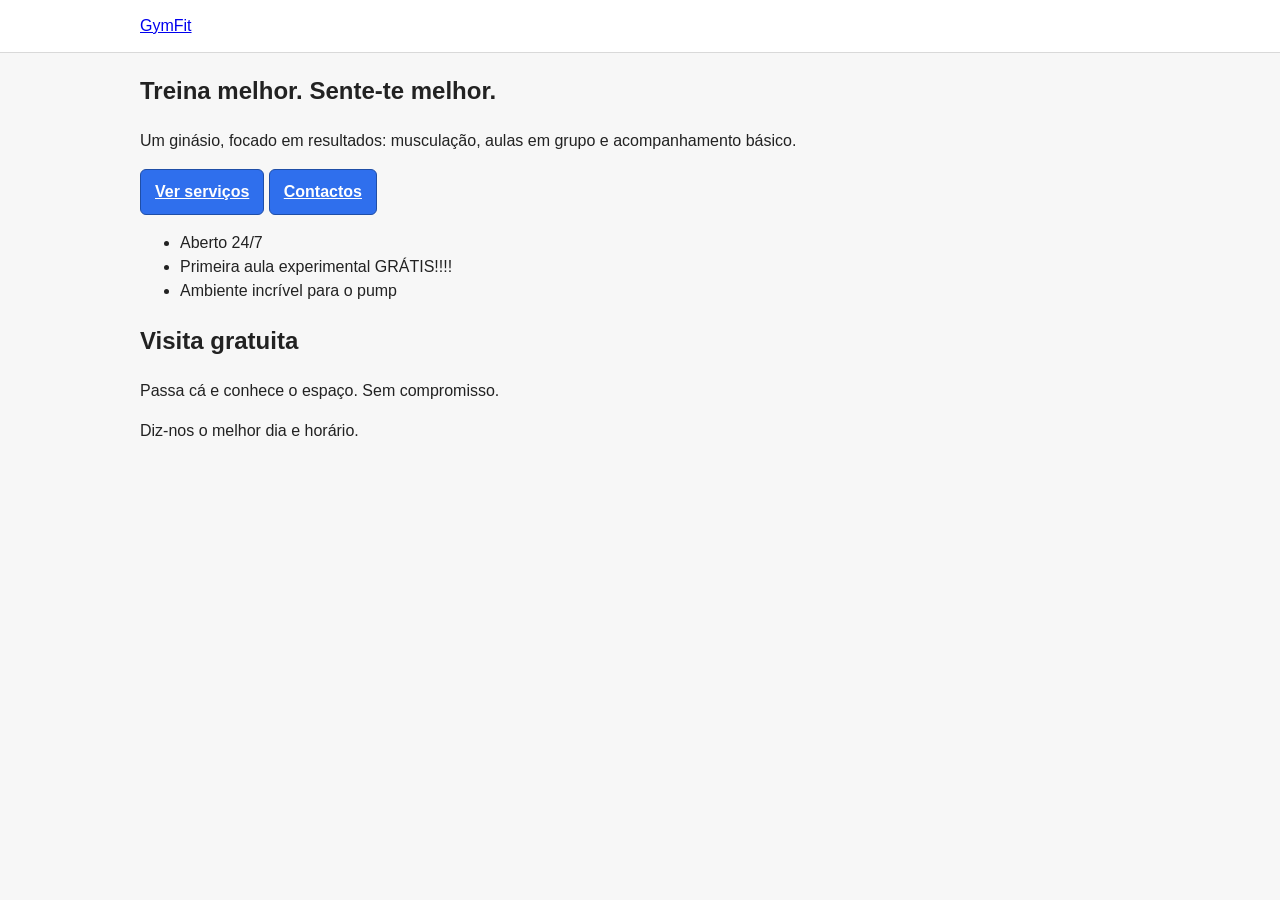
==== Projeto/index.html @ 2855ef33 "Add files via upload Parte inicial do projeto" ====
<!doctype html>
<html lang="pt">
  <head>
    <meta charset="utf-8" />
    <meta name="viewport" content="width=device-width, initial-scale=1" />
    <title>GymFit — Ginásio</title>
    <link rel="stylesheet" href="style.css" />
  </head>
  <body>
    <header class="site-header">
      <div class="container header-inner">
        <a class="logo" href="#">GymFit</a>
        
          
      </div>
    </header>

    <main>
      <section class="hero">
        <div class="container hero-inner">
          <div>
            <h1>Treina melhor. Sente-te melhor.</h1>
            <p>
              Um ginásio, focado em resultados: musculação, aulas em
              grupo e acompanhamento básico.
            </p>
            <div class="hero-actions">
              <a class="btn" href="#servicos">Ver serviços</a>
              <a class="btn btn-ghost" href="#contactos">Contactos</a>
            </div>
            <ul class="hero-points" aria-label="Destaques">
              <li>Aberto 24/7</li>
              <li>Primeira aula experimental GRÁTIS!!!!</li>
              <li>Ambiente incrível para o pump</li>
            </ul>
          </div>

          <div class="hero-card" role="note" aria-label="Informação">
            <h2>Visita gratuita</h2>
            <p>Passa cá e conhece o espaço. Sem compromisso.</p>
            <p class="muted">Diz-nos o melhor dia e horário.</p>
          </div>
        </div>
      </section>

    </main>
   
  </body>
</html>
---- Projeto/style.css ----
:root {
  --bg: #f7f7f7;
  --panel: #ffffff;
  --text: #222222;
  --muted: #666666;
  --brand: #2f6fed;
  --brand-2: #2459c2;
  --border: #d9d9d9;
}

* {
  box-sizing: border-box;
}

body {
  margin: 0;
  font-family: Arial, Helvetica, sans-serif;
  background: var(--bg);
  color: var(--text);
  line-height: 1.5;
}



.container {
  width: min(1000px, calc(100% - 32px));
  margin: 0 auto;
}

.site-header {
  background: #ffffff;
  border-bottom: 1px solid var(--border);
}

.header-inner {
  display: flex;
  align-items: center;
  justify-content: space-between;
  padding: 14px 0;
  gap: 16px;
}




.btn {
  display: inline-block;
  padding: 10px 14px;
  border-radius: 6px;
  background: var(--brand);
  color: #ffffff;
  font-weight: 700;
  border: 1px solid #1f4ea7;
}
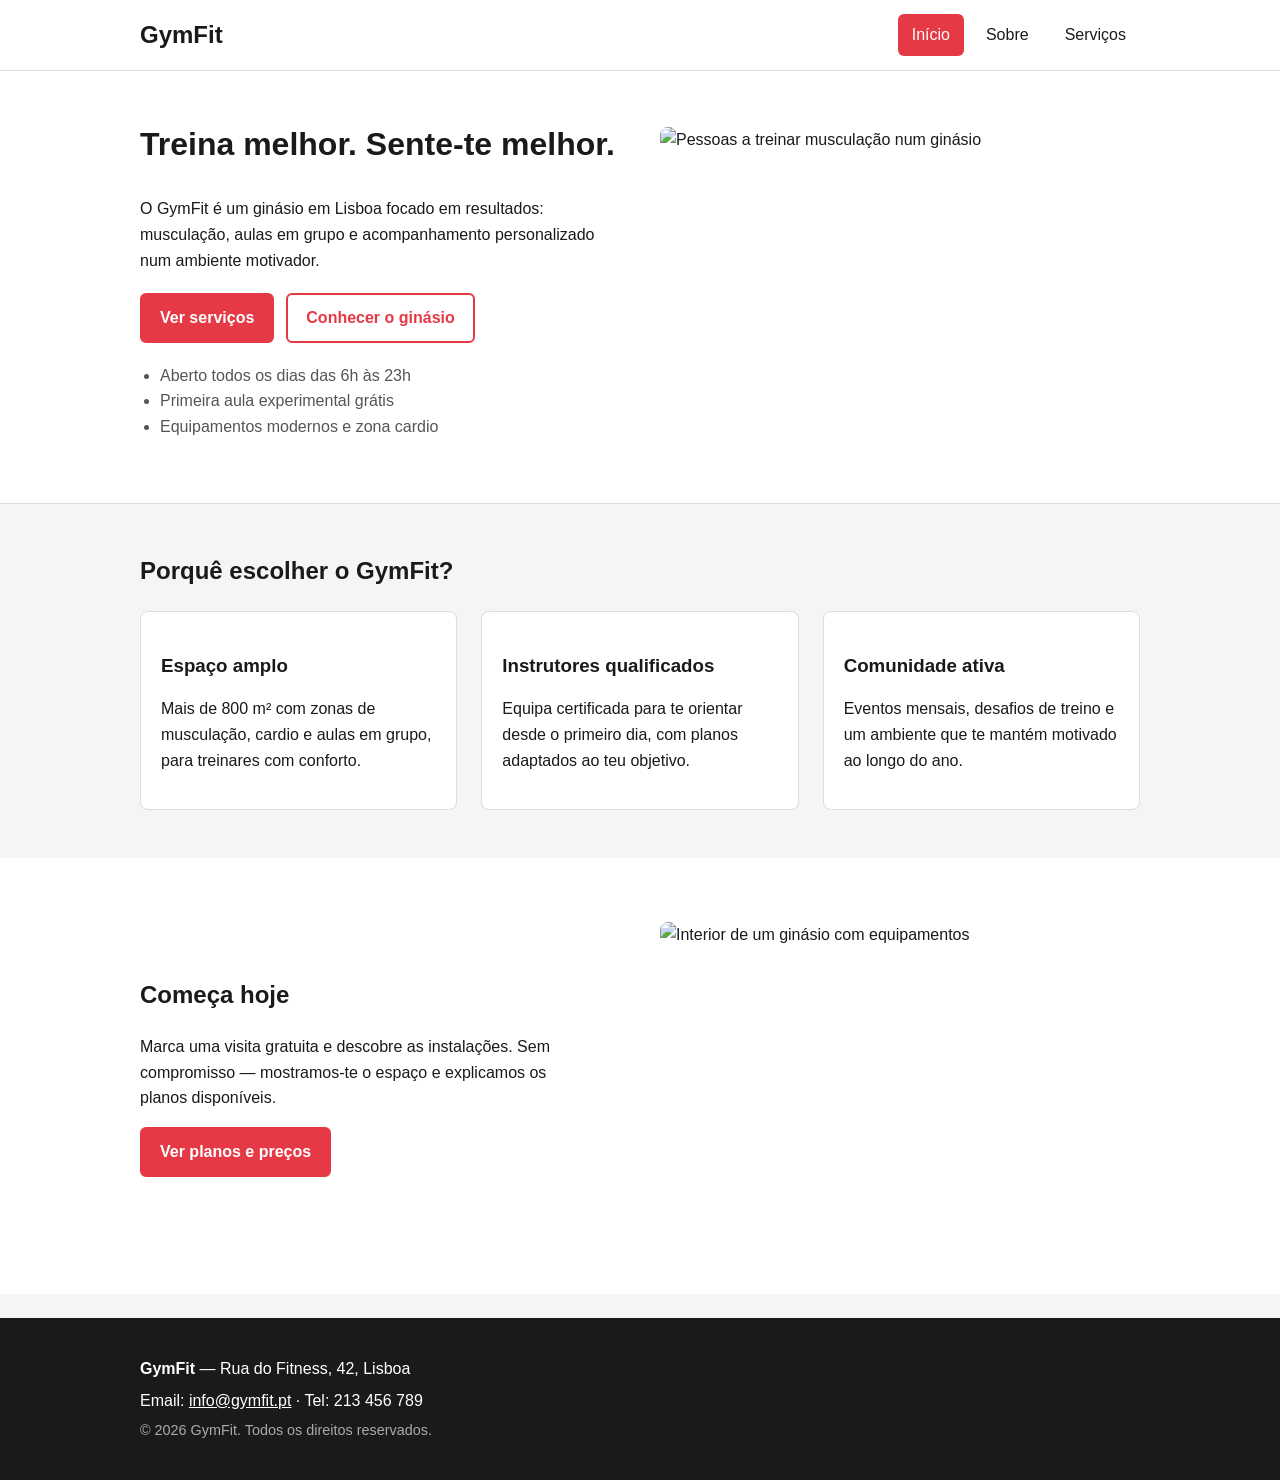
==== commit 75ec9838: "alteracoes paginas iniciais mais css" ====
--- a/Projeto/index.html
+++ b/Projeto/index.html
@@ -3,47 +3,113 @@
   <head>
     <meta charset="utf-8" />
     <meta name="viewport" content="width=device-width, initial-scale=1" />
-    <title>GymFit — Ginásio</title>
+    <title>GymFit — Página inicial</title>
     <link rel="stylesheet" href="style.css" />
   </head>
   <body>
     <header class="site-header">
       <div class="container header-inner">
-        <a class="logo" href="#">GymFit</a>
-        
-          
+        <a class="logo" href="index.html">GymFit</a>
+        <nav aria-label="Menu principal">
+          <ul class="nav-list">
+            <li><a href="index.html" aria-current="page">Início</a></li>
+            <li><a href="sobre.html">Sobre</a></li>
+            <li><a href="servicos.html">Serviços</a></li>
+          </ul>
+        </nav>
       </div>
     </header>
 
     <main>
       <section class="hero">
         <div class="container hero-inner">
-          <div>
+          <div class="hero-text">
             <h1>Treina melhor. Sente-te melhor.</h1>
             <p>
-              Um ginásio, focado em resultados: musculação, aulas em
-              grupo e acompanhamento básico.
+              O GymFit é um ginásio em Lisboa focado em resultados: musculação,
+              aulas em grupo e acompanhamento personalizado num ambiente
+              motivador.
             </p>
             <div class="hero-actions">
-              <a class="btn" href="#servicos">Ver serviços</a>
-              <a class="btn btn-ghost" href="#contactos">Contactos</a>
+              <a class="btn" href="servicos.html">Ver serviços</a>
+              <a class="btn btn-ghost" href="sobre.html">Conhecer o ginásio</a>
             </div>
-            <ul class="hero-points" aria-label="Destaques">
-              <li>Aberto 24/7</li>
-              <li>Primeira aula experimental GRÁTIS!!!!</li>
-              <li>Ambiente incrível para o pump</li>
+            <ul class="hero-points">
+              <li>Aberto todos os dias das 6h às 23h</li>
+              <li>Primeira aula experimental grátis</li>
+              <li>Equipamentos modernos e zona cardio</li>
             </ul>
           </div>
 
-          <div class="hero-card" role="note" aria-label="Informação">
-            <h2>Visita gratuita</h2>
-            <p>Passa cá e conhece o espaço. Sem compromisso.</p>
-            <p class="muted">Diz-nos o melhor dia e horário.</p>
+          <figure class="hero-image">
+            <img
+              src="https://images.unsplash.com/photo-1534438327276-14e5300c3a48?w=600&h=400&fit=crop"
+              alt="Pessoas a treinar musculação num ginásio"
+              width="600"
+              height="400"
+            />
+          </figure>
+        </div>
+      </section>
+
+      <section class="section" id="destaques">
+        <div class="container">
+          <h2>Porquê escolher o GymFit?</h2>
+          <div class="cards">
+            <article class="card">
+              <h3>Espaço amplo</h3>
+              <p>
+                Mais de 800 m² com zonas de musculação, cardio e aulas em grupo,
+                para treinares com conforto.
+              </p>
+            </article>
+            <article class="card">
+              <h3>Instrutores qualificados</h3>
+              <p>
+                Equipa certificada para te orientar desde o primeiro dia, com
+                planos adaptados ao teu objetivo.
+              </p>
+            </article>
+            <article class="card">
+              <h3>Comunidade ativa</h3>
+              <p>
+                Eventos mensais, desafios de treino e um ambiente que te mantém
+                motivado ao longo do ano.
+              </p>
+            </article>
           </div>
         </div>
       </section>
 
+      <section class="section section-alt">
+        <div class="container split">
+          <div>
+            <h2>Começa hoje</h2>
+            <p>
+              Marca uma visita gratuita e descobre as instalações. Sem
+              compromisso — mostramos-te o espaço e explicamos os planos
+              disponíveis.
+            </p>
+            <a class="btn" href="servicos.html">Ver planos e preços</a>
+          </div>
+          <figure>
+            <img
+              src="https://images.unsplash.com/photo-1571902943202-507ec2618e8f?w=500&h=350&fit=crop"
+              alt="Interior de um ginásio com equipamentos"
+              width="500"
+              height="350"
+            />
+          </figure>
+        </div>
+      </section>
     </main>
-   
+
+    <footer class="site-footer">
+      <div class="container footer-inner">
+        <p><strong>GymFit</strong> — Rua do Fitness, 42, Lisboa</p>
+        <p>Email: <a href="mailto:info@gymfit.pt">info@gymfit.pt</a> · Tel: 213 456 789</p>
+        <p class="muted">© 2026 GymFit. Todos os direitos reservados.</p>
+      </div>
+    </footer>
   </body>
 </html>
--- a/Projeto/style.css
+++ b/Projeto/style.css
@@ -1,11 +1,11 @@
 :root {
-  --bg: #f7f7f7;
+  --bg: #f5f5f5;
   --panel: #ffffff;
-  --text: #222222;
-  --muted: #666666;
-  --brand: #2f6fed;
-  --brand-2: #2459c2;
-  --border: #d9d9d9;
+  --text: #1a1a1a;
+  --muted: #555555;
+  --brand: #e63946;
+  --brand-dark: #c1121f;
+  --border: #dddddd;
 }
 
 * {
@@ -17,18 +17,32 @@
   font-family: Arial, Helvetica, sans-serif;
   background: var(--bg);
   color: var(--text);
-  line-height: 1.5;
-}
-
-
+  line-height: 1.6;
+}
+
+a {
+  color: var(--brand);
+}
+
+a:hover {
+  color: var(--brand-dark);
+}
+
+img {
+  max-width: 100%;
+  height: auto;
+  display: block;
+  border-radius: 8px;
+}
 
 .container {
   width: min(1000px, calc(100% - 32px));
   margin: 0 auto;
 }
 
+/* Header e navegação */
 .site-header {
-  background: #ffffff;
+  background: var(--panel);
   border-bottom: 1px solid var(--border);
 }
 
@@ -38,29 +52,290 @@
   justify-content: space-between;
   padding: 14px 0;
   gap: 16px;
-}
-
-
-
-
+  flex-wrap: wrap;
+}
+
+.logo {
+  font-size: 1.5rem;
+  font-weight: 700;
+  color: var(--text);
+  text-decoration: none;
+}
+
+.logo:hover {
+  color: var(--brand);
+}
+
+.nav-list {
+  display: flex;
+  gap: 8px;
+  list-style: none;
+  margin: 0;
+  padding: 0;
+  flex-wrap: wrap;
+}
+
+.nav-list a {
+  display: block;
+  padding: 8px 14px;
+  text-decoration: none;
+  color: var(--text);
+  border-radius: 6px;
+  transition: background 0.2s, color 0.2s;
+}
+
+.nav-list a:hover,
+.nav-list a[aria-current="page"] {
+  background: var(--brand);
+  color: #ffffff;
+}
+
+/* Botões */
 .btn {
   display: inline-block;
-  padding: 10px 14px;
+  padding: 10px 18px;
   border-radius: 6px;
   background: var(--brand);
   color: #ffffff;
   font-weight: 700;
-  border: 1px solid #1f4ea7;
-}
-
-
-
-
-
-
-
-
-
-
-
-
+  text-decoration: none;
+  border: 2px solid var(--brand);
+  transition: background 0.2s, color 0.2s;
+}
+
+.btn:hover {
+  background: var(--brand-dark);
+  border-color: var(--brand-dark);
+  color: #ffffff;
+}
+
+.btn-ghost {
+  background: transparent;
+  color: var(--brand);
+}
+
+.btn-ghost:hover {
+  background: var(--brand);
+  color: #ffffff;
+}
+
+/* Hero (página inicial) */
+.hero {
+  background: var(--panel);
+  padding: 48px 0;
+  border-bottom: 1px solid var(--border);
+}
+
+.hero-inner {
+  display: flex;
+  align-items: center;
+  gap: 40px;
+  flex-wrap: wrap;
+}
+
+.hero-text {
+  flex: 1;
+  min-width: 280px;
+}
+
+.hero-text h1 {
+  margin-top: 0;
+  font-size: 2rem;
+}
+
+.hero-actions {
+  display: flex;
+  gap: 12px;
+  flex-wrap: wrap;
+  margin: 20px 0;
+}
+
+.hero-points {
+  padding-left: 20px;
+  color: var(--muted);
+}
+
+.hero-image {
+  flex: 1;
+  min-width: 280px;
+  margin: 0;
+}
+
+/* Cabeçalho de páginas internas */
+.page-header {
+  background: var(--text);
+  color: #ffffff;
+  padding: 40px 0;
+  text-align: center;
+}
+
+.page-header h1 {
+  margin: 0 0 8px;
+}
+
+.page-header p {
+  margin: 0;
+  opacity: 0.9;
+}
+
+/* Secções gerais */
+.section {
+  padding: 48px 0;
+}
+
+.section-alt {
+  background: var(--panel);
+}
+
+.section h2 {
+  margin-top: 0;
+}
+
+.muted {
+  color: var(--muted);
+  font-size: 0.9rem;
+}
+
+/* Layout em duas colunas */
+.split {
+  display: flex;
+  align-items: center;
+  gap: 40px;
+  flex-wrap: wrap;
+}
+
+.split > div,
+.split > figure {
+  flex: 1;
+  min-width: 280px;
+}
+
+/* Cards */
+.cards {
+  display: flex;
+  gap: 24px;
+  flex-wrap: wrap;
+}
+
+.card {
+  flex: 1;
+  min-width: 240px;
+  background: var(--panel);
+  border: 1px solid var(--border);
+  border-radius: 8px;
+  padding: 20px;
+  transition: box-shadow 0.2s;
+}
+
+.section-alt .card {
+  background: var(--bg);
+}
+
+.card:hover {
+  box-shadow: 0 4px 12px rgba(0, 0, 0, 0.1);
+}
+
+.card h3 {
+  margin-bottom: 8px;
+}
+
+.card img {
+  margin-bottom: 12px;
+  width: 100%;
+  object-fit: cover;
+}
+
+/* Lista de valores */
+.values-list {
+  list-style: none;
+  padding: 0;
+  margin: 0;
+}
+
+.values-list li {
+  padding: 12px 0;
+  border-bottom: 1px solid var(--border);
+}
+
+.values-list li:last-child {
+  border-bottom: none;
+}
+
+/* Tabela de preços */
+.pricing-table {
+  width: 100%;
+  border-collapse: collapse;
+  background: var(--panel);
+  border-radius: 8px;
+  overflow: hidden;
+  margin-bottom: 12px;
+}
+
+.pricing-table th,
+.pricing-table td {
+  padding: 14px 16px;
+  text-align: left;
+  border-bottom: 1px solid var(--border);
+}
+
+.pricing-table th {
+  background: var(--text);
+  color: #ffffff;
+}
+
+.pricing-table tr:last-child td {
+  border-bottom: none;
+}
+
+.schedule-list {
+  padding-left: 20px;
+}
+
+/* Footer */
+.site-footer {
+  background: var(--text);
+  color: #ffffff;
+  padding: 32px 0;
+  margin-top: 24px;
+}
+
+.site-footer a {
+  color: #ffffff;
+}
+
+.footer-inner p {
+  margin: 6px 0;
+}
+
+.footer-inner .muted {
+  color: #aaaaaa;
+}
+
+/* Responsivo */
+@media (max-width: 600px) {
+  .hero-text h1 {
+    font-size: 1.5rem;
+  }
+
+  .header-inner {
+    flex-direction: column;
+    align-items: flex-start;
+  }
+
+  .nav-list {
+    width: 100%;
+  }
+
+  .nav-list a {
+    text-align: center;
+  }
+
+  .pricing-table {
+    font-size: 0.9rem;
+  }
+
+  .pricing-table th,
+  .pricing-table td {
+    padding: 10px 8px;
+  }
+}
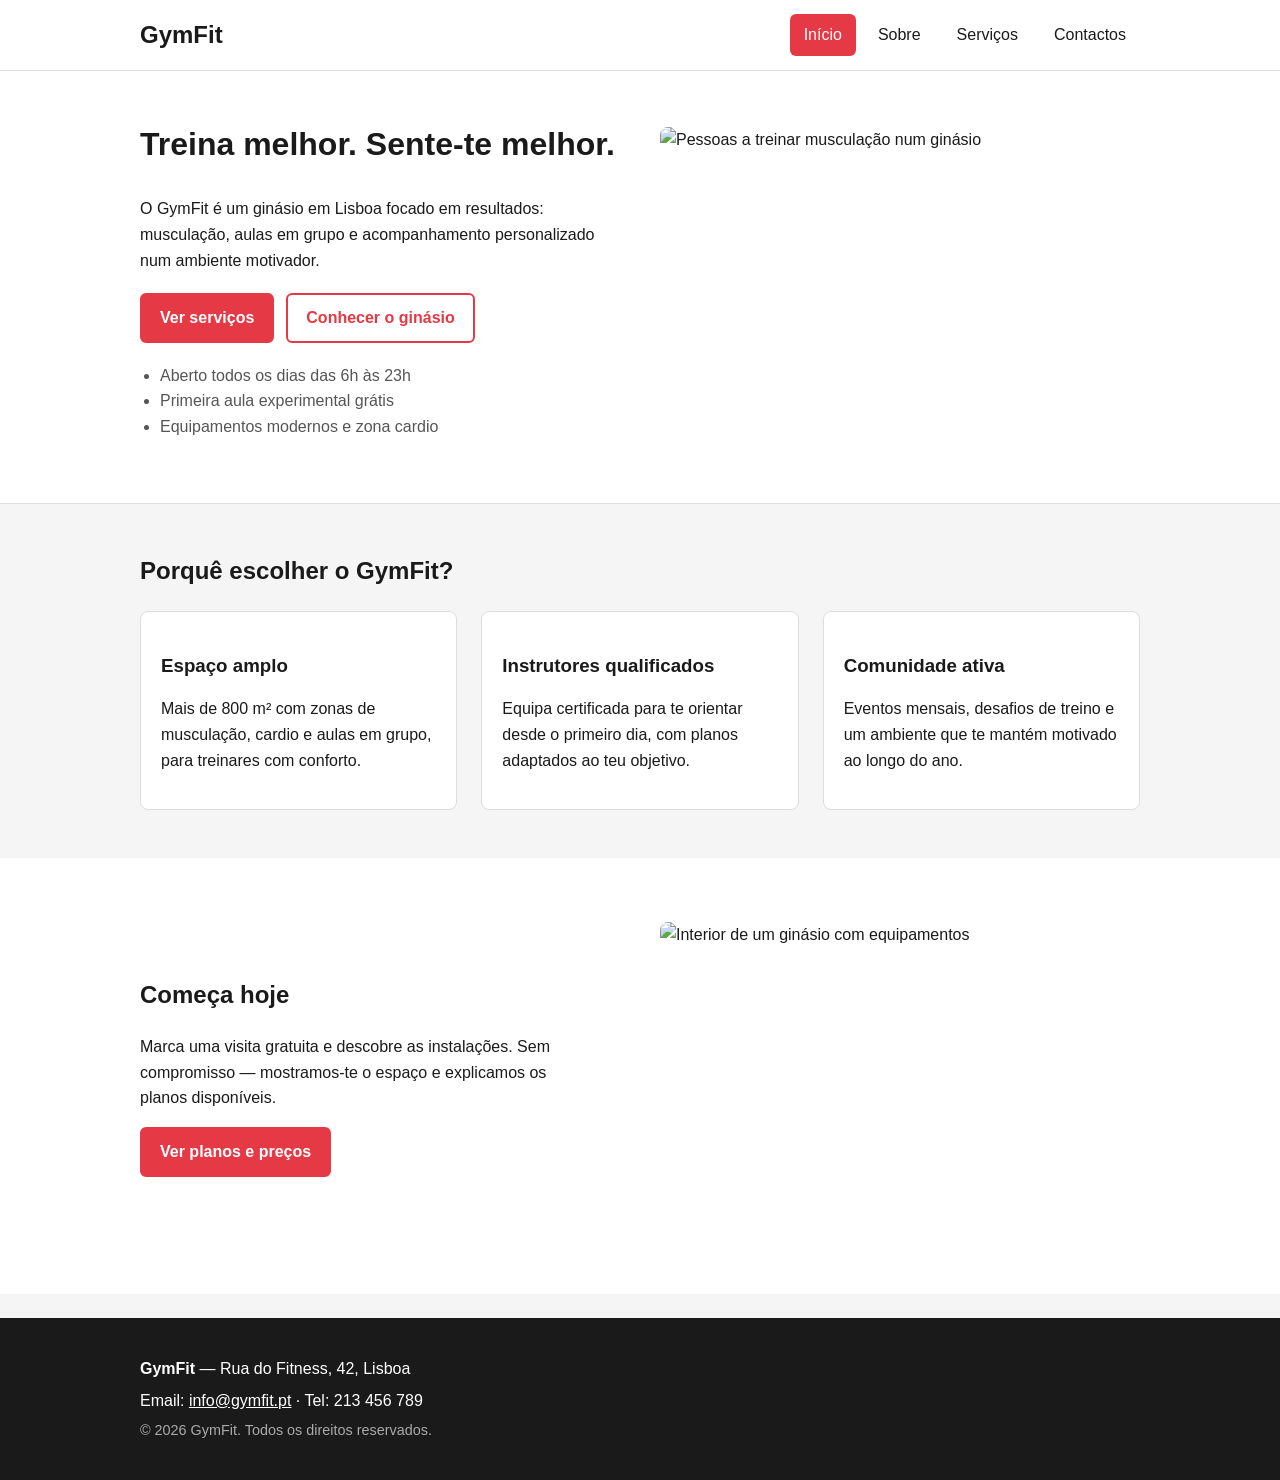
==== commit fefec9da: "Criacao da página contactos" ====
--- a/Projeto/index.html
+++ b/Projeto/index.html
@@ -15,6 +15,7 @@
             <li><a href="index.html" aria-current="page">Início</a></li>
             <li><a href="sobre.html">Sobre</a></li>
             <li><a href="servicos.html">Serviços</a></li>
+            <li><a href="contactos.html">Contactos</a></li>
           </ul>
         </nav>
       </div>
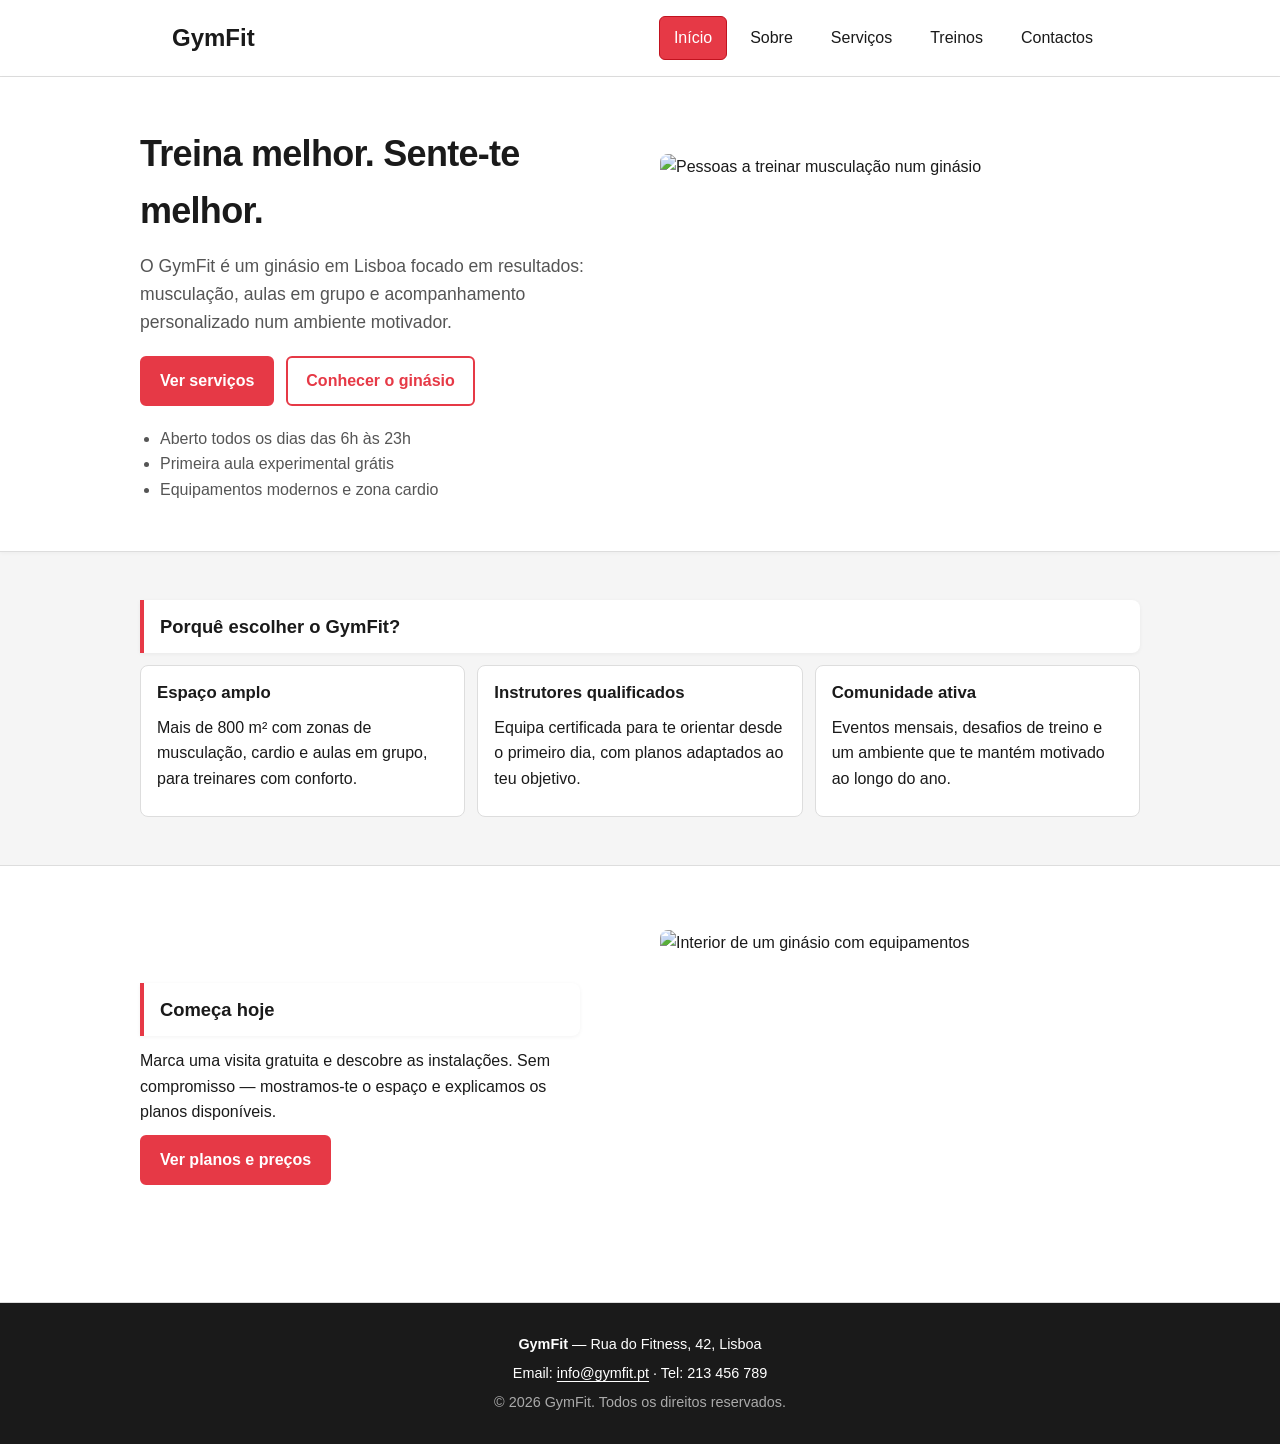
==== commit 28c88bb0: "Criação da página treinos.html com informção já inserida" ====
--- a/Projeto/index.html
+++ b/Projeto/index.html
@@ -1,116 +1,117 @@
-<!doctype html>
-<html lang="pt">
-  <head>
-    <meta charset="utf-8" />
-    <meta name="viewport" content="width=device-width, initial-scale=1" />
-    <title>GymFit — Página inicial</title>
-    <link rel="stylesheet" href="style.css" />
-  </head>
-  <body>
-    <header class="site-header">
-      <div class="container header-inner">
-        <a class="logo" href="index.html">GymFit</a>
-        <nav aria-label="Menu principal">
-          <ul class="nav-list">
-            <li><a href="index.html" aria-current="page">Início</a></li>
-            <li><a href="sobre.html">Sobre</a></li>
-            <li><a href="servicos.html">Serviços</a></li>
-            <li><a href="contactos.html">Contactos</a></li>
-          </ul>
-        </nav>
-      </div>
-    </header>
-
-    <main>
-      <section class="hero">
-        <div class="container hero-inner">
-          <div class="hero-text">
-            <h1>Treina melhor. Sente-te melhor.</h1>
-            <p>
-              O GymFit é um ginásio em Lisboa focado em resultados: musculação,
-              aulas em grupo e acompanhamento personalizado num ambiente
-              motivador.
-            </p>
-            <div class="hero-actions">
-              <a class="btn" href="servicos.html">Ver serviços</a>
-              <a class="btn btn-ghost" href="sobre.html">Conhecer o ginásio</a>
-            </div>
-            <ul class="hero-points">
-              <li>Aberto todos os dias das 6h às 23h</li>
-              <li>Primeira aula experimental grátis</li>
-              <li>Equipamentos modernos e zona cardio</li>
-            </ul>
-          </div>
-
-          <figure class="hero-image">
-            <img
-              src="https://images.unsplash.com/photo-1534438327276-14e5300c3a48?w=600&h=400&fit=crop"
-              alt="Pessoas a treinar musculação num ginásio"
-              width="600"
-              height="400"
-            />
-          </figure>
-        </div>
-      </section>
-
-      <section class="section" id="destaques">
-        <div class="container">
-          <h2>Porquê escolher o GymFit?</h2>
-          <div class="cards">
-            <article class="card">
-              <h3>Espaço amplo</h3>
-              <p>
-                Mais de 800 m² com zonas de musculação, cardio e aulas em grupo,
-                para treinares com conforto.
-              </p>
-            </article>
-            <article class="card">
-              <h3>Instrutores qualificados</h3>
-              <p>
-                Equipa certificada para te orientar desde o primeiro dia, com
-                planos adaptados ao teu objetivo.
-              </p>
-            </article>
-            <article class="card">
-              <h3>Comunidade ativa</h3>
-              <p>
-                Eventos mensais, desafios de treino e um ambiente que te mantém
-                motivado ao longo do ano.
-              </p>
-            </article>
-          </div>
-        </div>
-      </section>
-
-      <section class="section section-alt">
-        <div class="container split">
-          <div>
-            <h2>Começa hoje</h2>
-            <p>
-              Marca uma visita gratuita e descobre as instalações. Sem
-              compromisso — mostramos-te o espaço e explicamos os planos
-              disponíveis.
-            </p>
-            <a class="btn" href="servicos.html">Ver planos e preços</a>
-          </div>
-          <figure>
-            <img
-              src="https://images.unsplash.com/photo-1571902943202-507ec2618e8f?w=500&h=350&fit=crop"
-              alt="Interior de um ginásio com equipamentos"
-              width="500"
-              height="350"
-            />
-          </figure>
-        </div>
-      </section>
-    </main>
-
-    <footer class="site-footer">
-      <div class="container footer-inner">
-        <p><strong>GymFit</strong> — Rua do Fitness, 42, Lisboa</p>
-        <p>Email: <a href="mailto:info@gymfit.pt">info@gymfit.pt</a> · Tel: 213 456 789</p>
-        <p class="muted">© 2026 GymFit. Todos os direitos reservados.</p>
-      </div>
-    </footer>
-  </body>
-</html>
+<!doctype html>
+<html lang="pt">
+  <head>
+    <meta charset="utf-8" />
+    <meta name="viewport" content="width=device-width, initial-scale=1" />
+    <title>GymFit — Página inicial</title>
+    <link rel="stylesheet" href="style.css" />
+  </head>
+  <body>
+    <header class="site-header">
+      <div class="container header-inner">
+        <a class="logo" href="index.html">GymFit</a>
+        <nav aria-label="Menu principal">
+          <ul class="nav-list">
+            <li><a href="index.html" aria-current="page">Início</a></li>
+            <li><a href="sobre.html">Sobre</a></li>
+            <li><a href="servicos.html">Serviços</a></li>
+            <li><a href="treinos.html">Treinos</a></li>
+            <li><a href="contactos.html">Contactos</a></li>
+          </ul>
+        </nav>
+      </div>
+    </header>
+
+    <main>
+      <section class="hero">
+        <div class="container hero-inner">
+          <div class="hero-text">
+            <h1>Treina melhor. Sente-te melhor.</h1>
+            <p>
+              O GymFit é um ginásio em Lisboa focado em resultados: musculação,
+              aulas em grupo e acompanhamento personalizado num ambiente
+              motivador.
+            </p>
+            <div class="hero-actions">
+              <a class="btn" href="servicos.html">Ver serviços</a>
+              <a class="btn btn-ghost" href="sobre.html">Conhecer o ginásio</a>
+            </div>
+            <ul class="hero-points">
+              <li>Aberto todos os dias das 6h às 23h</li>
+              <li>Primeira aula experimental grátis</li>
+              <li>Equipamentos modernos e zona cardio</li>
+            </ul>
+          </div>
+
+          <figure class="hero-image">
+            <img
+              src="https://images.unsplash.com/photo-1534438327276-14e5300c3a48?w=600&h=400&fit=crop"
+              alt="Pessoas a treinar musculação num ginásio"
+              width="600"
+              height="400"
+            />
+          </figure>
+        </div>
+      </section>
+
+      <section class="section" id="destaques">
+        <div class="container">
+          <h2>Porquê escolher o GymFit?</h2>
+          <div class="cards">
+            <article class="card">
+              <h3>Espaço amplo</h3>
+              <p>
+                Mais de 800 m² com zonas de musculação, cardio e aulas em grupo,
+                para treinares com conforto.
+              </p>
+            </article>
+            <article class="card">
+              <h3>Instrutores qualificados</h3>
+              <p>
+                Equipa certificada para te orientar desde o primeiro dia, com
+                planos adaptados ao teu objetivo.
+              </p>
+            </article>
+            <article class="card">
+              <h3>Comunidade ativa</h3>
+              <p>
+                Eventos mensais, desafios de treino e um ambiente que te mantém
+                motivado ao longo do ano.
+              </p>
+            </article>
+          </div>
+        </div>
+      </section>
+
+      <section class="section section-alt">
+        <div class="container split">
+          <div>
+            <h2>Começa hoje</h2>
+            <p>
+              Marca uma visita gratuita e descobre as instalações. Sem
+              compromisso — mostramos-te o espaço e explicamos os planos
+              disponíveis.
+            </p>
+            <a class="btn" href="servicos.html">Ver planos e preços</a>
+          </div>
+          <figure>
+            <img
+              src="https://images.unsplash.com/photo-1571902943202-507ec2618e8f?w=500&h=350&fit=crop"
+              alt="Interior de um ginásio com equipamentos"
+              width="500"
+              height="350"
+            />
+          </figure>
+        </div>
+      </section>
+    </main>
+
+    <footer class="site-footer">
+      <div class="container footer-inner">
+        <p><strong>GymFit</strong> — Rua do Fitness, 42, Lisboa</p>
+        <p>Email: <a href="mailto:info@gymfit.pt">info@gymfit.pt</a> · Tel: 213 456 789</p>
+        <p class="muted">© 2026 GymFit. Todos os direitos reservados.</p>
+      </div>
+    </footer>
+  </body>
+</html>
--- a/Projeto/style.css
+++ b/Projeto/style.css
@@ -1,341 +1,700 @@
-:root {
-  --bg: #f5f5f5;
-  --panel: #ffffff;
-  --text: #1a1a1a;
-  --muted: #555555;
-  --brand: #e63946;
-  --brand-dark: #c1121f;
-  --border: #dddddd;
-}
-
-* {
-  box-sizing: border-box;
-}
-
-body {
-  margin: 0;
-  font-family: Arial, Helvetica, sans-serif;
-  background: var(--bg);
-  color: var(--text);
-  line-height: 1.6;
-}
-
-a {
-  color: var(--brand);
-}
-
-a:hover {
-  color: var(--brand-dark);
-}
-
-img {
-  max-width: 100%;
-  height: auto;
-  display: block;
-  border-radius: 8px;
-}
-
-.container {
-  width: min(1000px, calc(100% - 32px));
-  margin: 0 auto;
-}
-
-/* Header e navegação */
-.site-header {
-  background: var(--panel);
-  border-bottom: 1px solid var(--border);
-}
-
-.header-inner {
-  display: flex;
-  align-items: center;
-  justify-content: space-between;
-  padding: 14px 0;
-  gap: 16px;
-  flex-wrap: wrap;
-}
-
-.logo {
-  font-size: 1.5rem;
-  font-weight: 700;
-  color: var(--text);
-  text-decoration: none;
-}
-
-.logo:hover {
-  color: var(--brand);
-}
-
-.nav-list {
-  display: flex;
-  gap: 8px;
-  list-style: none;
-  margin: 0;
-  padding: 0;
-  flex-wrap: wrap;
-}
-
-.nav-list a {
-  display: block;
-  padding: 8px 14px;
-  text-decoration: none;
-  color: var(--text);
-  border-radius: 6px;
-  transition: background 0.2s, color 0.2s;
-}
-
-.nav-list a:hover,
-.nav-list a[aria-current="page"] {
-  background: var(--brand);
-  color: #ffffff;
-}
-
-/* Botões */
-.btn {
-  display: inline-block;
-  padding: 10px 18px;
-  border-radius: 6px;
-  background: var(--brand);
-  color: #ffffff;
-  font-weight: 700;
-  text-decoration: none;
-  border: 2px solid var(--brand);
-  transition: background 0.2s, color 0.2s;
-}
-
-.btn:hover {
-  background: var(--brand-dark);
-  border-color: var(--brand-dark);
-  color: #ffffff;
-}
-
-.btn-ghost {
-  background: transparent;
-  color: var(--brand);
-}
-
-.btn-ghost:hover {
-  background: var(--brand);
-  color: #ffffff;
-}
-
-/* Hero (página inicial) */
-.hero {
-  background: var(--panel);
-  padding: 48px 0;
-  border-bottom: 1px solid var(--border);
-}
-
-.hero-inner {
-  display: flex;
-  align-items: center;
-  gap: 40px;
-  flex-wrap: wrap;
-}
-
-.hero-text {
-  flex: 1;
-  min-width: 280px;
-}
-
-.hero-text h1 {
-  margin-top: 0;
-  font-size: 2rem;
-}
-
-.hero-actions {
-  display: flex;
-  gap: 12px;
-  flex-wrap: wrap;
-  margin: 20px 0;
-}
-
-.hero-points {
-  padding-left: 20px;
-  color: var(--muted);
-}
-
-.hero-image {
-  flex: 1;
-  min-width: 280px;
-  margin: 0;
-}
-
-/* Cabeçalho de páginas internas */
-.page-header {
-  background: var(--text);
-  color: #ffffff;
-  padding: 40px 0;
-  text-align: center;
-}
-
-.page-header h1 {
-  margin: 0 0 8px;
-}
-
-.page-header p {
-  margin: 0;
-  opacity: 0.9;
-}
-
-/* Secções gerais */
-.section {
-  padding: 48px 0;
-}
-
-.section-alt {
-  background: var(--panel);
-}
-
-.section h2 {
-  margin-top: 0;
-}
-
-.muted {
-  color: var(--muted);
-  font-size: 0.9rem;
-}
-
-/* Layout em duas colunas */
-.split {
-  display: flex;
-  align-items: center;
-  gap: 40px;
-  flex-wrap: wrap;
-}
-
-.split > div,
-.split > figure {
-  flex: 1;
-  min-width: 280px;
-}
-
-/* Cards */
-.cards {
-  display: flex;
-  gap: 24px;
-  flex-wrap: wrap;
-}
-
-.card {
-  flex: 1;
-  min-width: 240px;
-  background: var(--panel);
-  border: 1px solid var(--border);
-  border-radius: 8px;
-  padding: 20px;
-  transition: box-shadow 0.2s;
-}
-
-.section-alt .card {
-  background: var(--bg);
-}
-
-.card:hover {
-  box-shadow: 0 4px 12px rgba(0, 0, 0, 0.1);
-}
-
-.card h3 {
-  margin-bottom: 8px;
-}
-
-.card img {
-  margin-bottom: 12px;
-  width: 100%;
-  object-fit: cover;
-}
-
-/* Lista de valores */
-.values-list {
-  list-style: none;
-  padding: 0;
-  margin: 0;
-}
-
-.values-list li {
-  padding: 12px 0;
-  border-bottom: 1px solid var(--border);
-}
-
-.values-list li:last-child {
-  border-bottom: none;
-}
-
-/* Tabela de preços */
-.pricing-table {
-  width: 100%;
-  border-collapse: collapse;
-  background: var(--panel);
-  border-radius: 8px;
-  overflow: hidden;
-  margin-bottom: 12px;
-}
-
-.pricing-table th,
-.pricing-table td {
-  padding: 14px 16px;
-  text-align: left;
-  border-bottom: 1px solid var(--border);
-}
-
-.pricing-table th {
-  background: var(--text);
-  color: #ffffff;
-}
-
-.pricing-table tr:last-child td {
-  border-bottom: none;
-}
-
-.schedule-list {
-  padding-left: 20px;
-}
-
-/* Footer */
-.site-footer {
-  background: var(--text);
-  color: #ffffff;
-  padding: 32px 0;
-  margin-top: 24px;
-}
-
-.site-footer a {
-  color: #ffffff;
-}
-
-.footer-inner p {
-  margin: 6px 0;
-}
-
-.footer-inner .muted {
-  color: #aaaaaa;
-}
-
-/* Responsivo */
-@media (max-width: 600px) {
-  .hero-text h1 {
-    font-size: 1.5rem;
-  }
-
-  .header-inner {
-    flex-direction: column;
-    align-items: flex-start;
-  }
-
-  .nav-list {
-    width: 100%;
-  }
-
-  .nav-list a {
-    text-align: center;
-  }
-
-  .pricing-table {
-    font-size: 0.9rem;
-  }
-
-  .pricing-table th,
-  .pricing-table td {
-    padding: 10px 8px;
-  }
-}
+/* ==========================================================================
+   GymFit — estilos globais (base visual da página Contactos)
+   ========================================================================== */
+
+:root {
+  --bg: #f5f5f5;
+  --panel: #ffffff;
+  --text: #1a1a1a;
+  --muted: #555555;
+  --brand: #e63946;
+  --brand-dark: #c1121f;
+  --border: #dddddd;
+}
+
+* {
+  box-sizing: border-box;
+}
+
+body {
+  margin: 0;
+  min-height: 100vh;
+  display: flex;
+  flex-direction: column;
+  font-family: Arial, Helvetica, sans-serif;
+  font-size: 1rem;
+  line-height: 1.6;
+  color: var(--text);
+  background-color: var(--bg);
+}
+
+main {
+  flex: 1;
+}
+
+a {
+  color: var(--brand);
+  transition: color 0.2s ease;
+}
+
+a:hover {
+  color: var(--brand-dark);
+}
+
+a:focus-visible {
+  outline: 2px solid var(--brand);
+  outline-offset: 2px;
+}
+
+img {
+  max-width: 100%;
+  height: auto;
+  display: block;
+  border-radius: 8px;
+}
+
+.container {
+  width: min(1000px, calc(100% - 32px));
+  margin: 0 auto;
+}
+
+/* --- Tipografia (títulos estilo Contactos) --- */
+h1 {
+  margin: 0 0 12px;
+  font-size: clamp(1.75rem, 4vw, 2.25rem);
+  font-weight: 700;
+  color: var(--text);
+  letter-spacing: -0.02em;
+}
+
+h2 {
+  margin: 0 0 12px;
+  padding: 12px 16px;
+  font-size: 1.15rem;
+  font-weight: 700;
+  color: var(--text);
+  background-color: var(--panel);
+  border-left: 4px solid var(--brand);
+  border-radius: 0 8px 8px 0;
+  box-shadow: 0 1px 4px rgba(0, 0, 0, 0.05);
+  transition: box-shadow 0.25s ease, border-color 0.25s ease;
+}
+
+h2:hover {
+  border-left-color: var(--brand-dark);
+  box-shadow: 0 4px 12px rgba(230, 57, 70, 0.15);
+}
+
+h3 {
+  margin: 0 0 8px;
+  font-size: 1.05rem;
+  font-weight: 700;
+  color: var(--text);
+}
+
+p {
+  margin: 0 0 10px;
+  color: var(--text);
+}
+
+.muted {
+  color: var(--muted);
+  font-size: 0.9rem;
+}
+
+/* ==========================================================================
+   Cabeçalho e navegação (Flexbox + Grid — todas as páginas)
+   ========================================================================== */
+
+.site-header,
+header:not(.site-header) {
+  background-color: var(--panel);
+  border-bottom: 1px solid var(--border);
+  box-shadow: 0 2px 8px rgba(0, 0, 0, 0.06);
+}
+
+.site-header .container {
+  width: min(1000px, calc(100% - 32px));
+  margin: 0 auto;
+  padding: 16px clamp(16px, 4vw, 32px);
+}
+
+.header-inner {
+  display: grid;
+  grid-template-columns: 1fr auto;
+  align-items: center;
+  gap: 16px;
+}
+
+header:not(.site-header) {
+  width: 100%;
+  max-width: none;
+  margin: 0;
+  padding: 16px clamp(16px, 4vw, 32px);
+  display: grid;
+  grid-template-columns: 1fr auto;
+  align-items: center;
+  gap: 16px;
+  box-sizing: border-box;
+}
+
+header:not(.site-header) p {
+  margin: 0;
+}
+
+.logo,
+header:not(.site-header) > p a {
+  font-size: 1.5rem;
+  font-weight: 700;
+  color: var(--text);
+  text-decoration: none;
+  transition: color 0.25s ease;
+}
+
+.logo:hover,
+header:not(.site-header) > p a:hover {
+  color: var(--brand);
+}
+
+nav .nav-list,
+header:not(.site-header) nav {
+  display: flex;
+  flex-wrap: wrap;
+  justify-content: flex-end;
+  gap: 8px;
+  list-style: none;
+  margin: 0;
+  padding: 0;
+}
+
+.nav-list a,
+header:not(.site-header) nav a {
+  display: block;
+  padding: 8px 14px;
+  text-decoration: none;
+  color: var(--text);
+  border: 1px solid transparent;
+  border-radius: 6px;
+  transition:
+    background-color 0.25s ease,
+    color 0.25s ease,
+    border-color 0.25s ease,
+    transform 0.2s ease;
+}
+
+.nav-list a:hover,
+header:not(.site-header) nav a:hover {
+  background-color: var(--brand);
+  color: #ffffff;
+  transform: translateY(-1px);
+}
+
+.nav-list a[aria-current="page"],
+header:not(.site-header) nav a:has(strong) {
+  background-color: var(--brand);
+  color: #ffffff;
+  border-color: var(--brand-dark);
+}
+
+header:not(.site-header) nav a strong {
+  color: inherit;
+}
+
+/* ==========================================================================
+   Botões
+   ========================================================================== */
+
+.btn {
+  display: inline-block;
+  padding: 10px 18px;
+  border-radius: 6px;
+  background: var(--brand);
+  color: #ffffff;
+  font-weight: 700;
+  text-decoration: none;
+  border: 2px solid var(--brand);
+  transition:
+    background-color 0.25s ease,
+    border-color 0.25s ease,
+    color 0.25s ease,
+    transform 0.2s ease;
+}
+
+.btn:hover {
+  background: var(--brand-dark);
+  border-color: var(--brand-dark);
+  color: #ffffff;
+  transform: translateY(-1px);
+}
+
+.btn-ghost {
+  background: transparent;
+  color: var(--brand);
+}
+
+.btn-ghost:hover {
+  background: var(--brand);
+  color: #ffffff;
+}
+
+/* ==========================================================================
+   Conteúdo — páginas com .site-header
+   ========================================================================== */
+
+.page-header {
+  background-color: var(--bg);
+  color: var(--text);
+  padding: clamp(24px, 5vw, 48px) 0 16px;
+  text-align: left;
+  border-bottom: none;
+}
+
+.page-header h1 {
+  margin-bottom: 8px;
+}
+
+.page-header p {
+  margin: 0;
+  font-size: 1.1rem;
+  color: var(--muted);
+  max-width: 60ch;
+}
+
+.hero {
+  background-color: var(--panel);
+  padding: clamp(24px, 5vw, 48px) 0;
+  border-bottom: 1px solid var(--border);
+  box-shadow: 0 1px 4px rgba(0, 0, 0, 0.04);
+}
+
+.hero-inner {
+  display: flex;
+  align-items: center;
+  gap: clamp(24px, 4vw, 40px);
+  flex-wrap: wrap;
+}
+
+.hero-text {
+  flex: 1;
+  min-width: 280px;
+}
+
+.hero-text h1 {
+  margin-top: 0;
+}
+
+.hero-text > p {
+  font-size: 1.1rem;
+  color: var(--muted);
+  max-width: 60ch;
+}
+
+.hero-actions {
+  display: flex;
+  gap: 12px;
+  flex-wrap: wrap;
+  margin: 20px 0;
+}
+
+.hero-points {
+  padding-left: 20px;
+  margin: 0;
+  color: var(--muted);
+}
+
+.hero-image {
+  flex: 1;
+  min-width: 280px;
+  margin: 0;
+}
+
+.section {
+  padding: clamp(32px, 5vw, 48px) 0;
+}
+
+.section-alt {
+  background-color: var(--panel);
+  border-top: 1px solid var(--border);
+  border-bottom: 1px solid var(--border);
+}
+
+.section .container > p.muted {
+  padding: 0 4px;
+}
+
+/* Layout Flexbox — duas colunas */
+.split {
+  display: flex;
+  align-items: center;
+  gap: clamp(24px, 4vw, 40px);
+  flex-wrap: wrap;
+}
+
+.split > div,
+.split > figure {
+  flex: 1;
+  min-width: 280px;
+}
+
+/* Cards e listas — CSS Grid (estilo cartões Contactos) */
+.cards,
+.values-list {
+  display: grid;
+  grid-template-columns: repeat(auto-fit, minmax(220px, 1fr));
+  gap: 12px;
+  margin: 12px 0 0;
+  padding: 0;
+  list-style: none;
+}
+
+.card,
+.values-list li {
+  margin: 0;
+  padding: 14px 16px;
+  background-color: var(--panel);
+  border: 1px solid var(--border);
+  border-radius: 8px;
+  transition:
+    border-color 0.25s ease,
+    box-shadow 0.25s ease,
+    transform 0.2s ease;
+}
+
+.section-alt .card {
+  background-color: var(--bg);
+}
+
+.card:hover,
+.values-list li:hover {
+  border-color: var(--brand);
+  box-shadow: 0 6px 16px rgba(0, 0, 0, 0.08);
+  transform: translateY(-2px);
+}
+
+.card img {
+  margin-bottom: 12px;
+  width: 100%;
+  object-fit: cover;
+}
+
+.card h3 {
+  margin-bottom: 8px;
+}
+
+.schedule-list {
+  padding-left: 20px;
+  margin: 0 0 10px;
+  color: var(--text);
+}
+
+/* Tabela de preços */
+.pricing-table {
+  width: 100%;
+  border-collapse: collapse;
+  background-color: var(--panel);
+  border: 1px solid var(--border);
+  border-radius: 8px;
+  overflow: hidden;
+  margin-bottom: 12px;
+  box-shadow: 0 1px 4px rgba(0, 0, 0, 0.05);
+}
+
+.pricing-table th,
+.pricing-table td {
+  padding: 14px 16px;
+  text-align: left;
+  border-bottom: 1px solid var(--border);
+}
+
+.pricing-table th {
+  background-color: var(--text);
+  color: #ffffff;
+}
+
+.pricing-table tr:last-child td {
+  border-bottom: none;
+}
+
+.pricing-table tr {
+  transition: background-color 0.2s ease;
+}
+
+.pricing-table tbody tr:hover {
+  background-color: rgba(230, 57, 70, 0.06);
+}
+
+a[target="_blank"] {
+  font-weight: 600;
+  text-decoration: underline;
+  text-underline-offset: 3px;
+}
+
+/* ==========================================================================
+   Rodapé (todas as páginas)
+   ========================================================================== */
+
+.site-footer,
+footer:not(.site-footer) {
+  margin-top: auto;
+  padding: 24px clamp(16px, 4vw, 32px);
+  background-color: var(--text);
+  color: #ffffff;
+  text-align: center;
+}
+
+.site-footer a {
+  color: #ffffff;
+  text-decoration: underline;
+  text-underline-offset: 3px;
+}
+
+.site-footer a:hover {
+  color: #ffffff;
+  opacity: 0.85;
+}
+
+.footer-inner p {
+  margin: 6px 0;
+  font-size: 0.9rem;
+  color: #ffffff;
+}
+
+.footer-inner .muted {
+  color: #aaaaaa;
+}
+
+footer:not(.site-footer) p {
+  margin: 0;
+  font-size: 0.9rem;
+  color: #aaaaaa;
+}
+
+/* ==========================================================================
+   Página Contactos — conteúdo e grelha específica
+   ========================================================================== */
+
+body:has(header:not(.site-header)) main {
+  width: min(1000px, calc(100% - 32px));
+  margin: 0 auto;
+  padding: clamp(24px, 5vw, 48px) 0;
+}
+
+body:has(header:not(.site-header)) main > p:first-of-type {
+  margin-bottom: 32px;
+  font-size: 1.1rem;
+  color: var(--muted);
+  max-width: 60ch;
+}
+
+body:has(header:not(.site-header)) main p {
+  padding: 0 4px;
+}
+
+body:has(header:not(.site-header)) main ul {
+  display: grid;
+  grid-template-columns: repeat(auto-fit, minmax(220px, 1fr));
+  gap: 12px;
+  margin: 12px 0 28px;
+  padding: 0;
+  list-style: none;
+}
+
+body:has(header:not(.site-header)) main ul li {
+  margin: 0;
+  padding: 14px 16px;
+  background-color: var(--panel);
+  border: 1px solid var(--border);
+  border-radius: 8px;
+  transition:
+    border-color 0.25s ease,
+    box-shadow 0.25s ease,
+    transform 0.2s ease;
+}
+
+body:has(header:not(.site-header)) main ul li:hover {
+  border-color: var(--brand);
+  box-shadow: 0 6px 16px rgba(0, 0, 0, 0.08);
+  transform: translateY(-2px);
+}
+
+body:has(header:not(.site-header)) main ul a {
+  text-decoration: none;
+  font-weight: 600;
+}
+
+/* Grelha Contactos — desktop */
+@media (min-width: 768px) {
+  body:has(header:not(.site-header)) main {
+    display: grid;
+    grid-template-columns: 1fr 1fr;
+    column-gap: clamp(24px, 4vw, 40px);
+    row-gap: 10px;
+    align-items: start;
+  }
+
+  body:has(header:not(.site-header)) main > h1 {
+    grid-column: 1 / -1;
+    grid-row: 1;
+  }
+
+  body:has(header:not(.site-header)) main > p:first-of-type {
+    grid-column: 1 / -1;
+    grid-row: 2;
+    margin-bottom: 24px;
+  }
+
+  body:has(header:not(.site-header)) main > h2:nth-of-type(1) {
+    grid-column: 1;
+    grid-row: 3;
+  }
+
+  body:has(header:not(.site-header)) main > p:nth-of-type(2) {
+    grid-column: 1;
+    grid-row: 4;
+  }
+
+  body:has(header:not(.site-header)) main > p:nth-of-type(3) {
+    grid-column: 1;
+    grid-row: 5;
+  }
+
+  body:has(header:not(.site-header)) main > p:nth-of-type(4) {
+    grid-column: 1;
+    grid-row: 6;
+    margin-bottom: 20px;
+  }
+
+  body:has(header:not(.site-header)) main > h2:nth-of-type(2) {
+    grid-column: 2;
+    grid-row: 3;
+  }
+
+  body:has(header:not(.site-header)) main > p:nth-of-type(5) {
+    grid-column: 2;
+    grid-row: 4;
+  }
+
+  body:has(header:not(.site-header)) main > p:nth-of-type(6) {
+    grid-column: 2;
+    grid-row: 5;
+  }
+
+  body:has(header:not(.site-header)) main > p:nth-of-type(7) {
+    grid-column: 2;
+    grid-row: 6;
+  }
+
+  body:has(header:not(.site-header)) main > p:nth-of-type(8) {
+    grid-column: 2;
+    grid-row: 7;
+    margin-bottom: 20px;
+  }
+
+  body:has(header:not(.site-header)) main > h2:nth-of-type(3) {
+    grid-column: 1;
+    grid-row: 8;
+  }
+
+  body:has(header:not(.site-header)) main > p:nth-of-type(9) {
+    grid-column: 1;
+    grid-row: 9;
+  }
+
+  body:has(header:not(.site-header)) main > ul {
+    grid-column: 1;
+    grid-row: 10;
+    margin-bottom: 20px;
+  }
+
+  body:has(header:not(.site-header)) main > h2:nth-of-type(4) {
+    grid-column: 2;
+    grid-row: 8;
+  }
+
+  body:has(header:not(.site-header)) main > p:nth-of-type(10) {
+    grid-column: 2;
+    grid-row: 9;
+  }
+
+  body:has(header:not(.site-header)) main > p:nth-of-type(11) {
+    grid-column: 2;
+    grid-row: 10;
+    margin-bottom: 20px;
+  }
+
+  body:has(header:not(.site-header)) main > h2:nth-of-type(5) {
+    grid-column: 1 / -1;
+    grid-row: 11;
+    max-width: 52rem;
+    margin: 24px auto 0;
+    padding-top: 24px;
+    border-top: 1px solid var(--border);
+    text-align: center;
+    border-radius: 8px;
+  }
+
+  body:has(header:not(.site-header)) main > p:nth-of-type(12) {
+    grid-column: 1 / -1;
+    grid-row: 12;
+    max-width: 52rem;
+    margin: 0 auto;
+    padding: 0 16px 8px;
+    text-align: center;
+  }
+}
+
+/* ==========================================================================
+   Responsive Design
+   ========================================================================== */
+
+@media (max-width: 767px) {
+  .header-inner,
+  header:not(.site-header) {
+    grid-template-columns: 1fr;
+    text-align: center;
+  }
+
+  nav .nav-list,
+  header:not(.site-header) nav {
+    justify-content: center;
+    width: 100%;
+  }
+
+  .nav-list a,
+  header:not(.site-header) nav a {
+    flex: 1 1 calc(50% - 8px);
+    min-width: 120px;
+    text-align: center;
+    padding: 10px 8px;
+    font-size: 0.95rem;
+  }
+
+  body:has(header:not(.site-header)) main {
+    width: calc(100% - 24px);
+    padding: 24px 0 32px;
+  }
+
+  body:has(header:not(.site-header)) main ul {
+    grid-template-columns: 1fr;
+  }
+
+  .cards,
+  .values-list {
+    grid-template-columns: 1fr;
+  }
+}
+
+@media (max-width: 600px) {
+  .hero-text h1 {
+    font-size: 1.5rem;
+  }
+
+  .pricing-table {
+    font-size: 0.9rem;
+  }
+
+  .pricing-table th,
+  .pricing-table td {
+    padding: 10px 8px;
+  }
+}
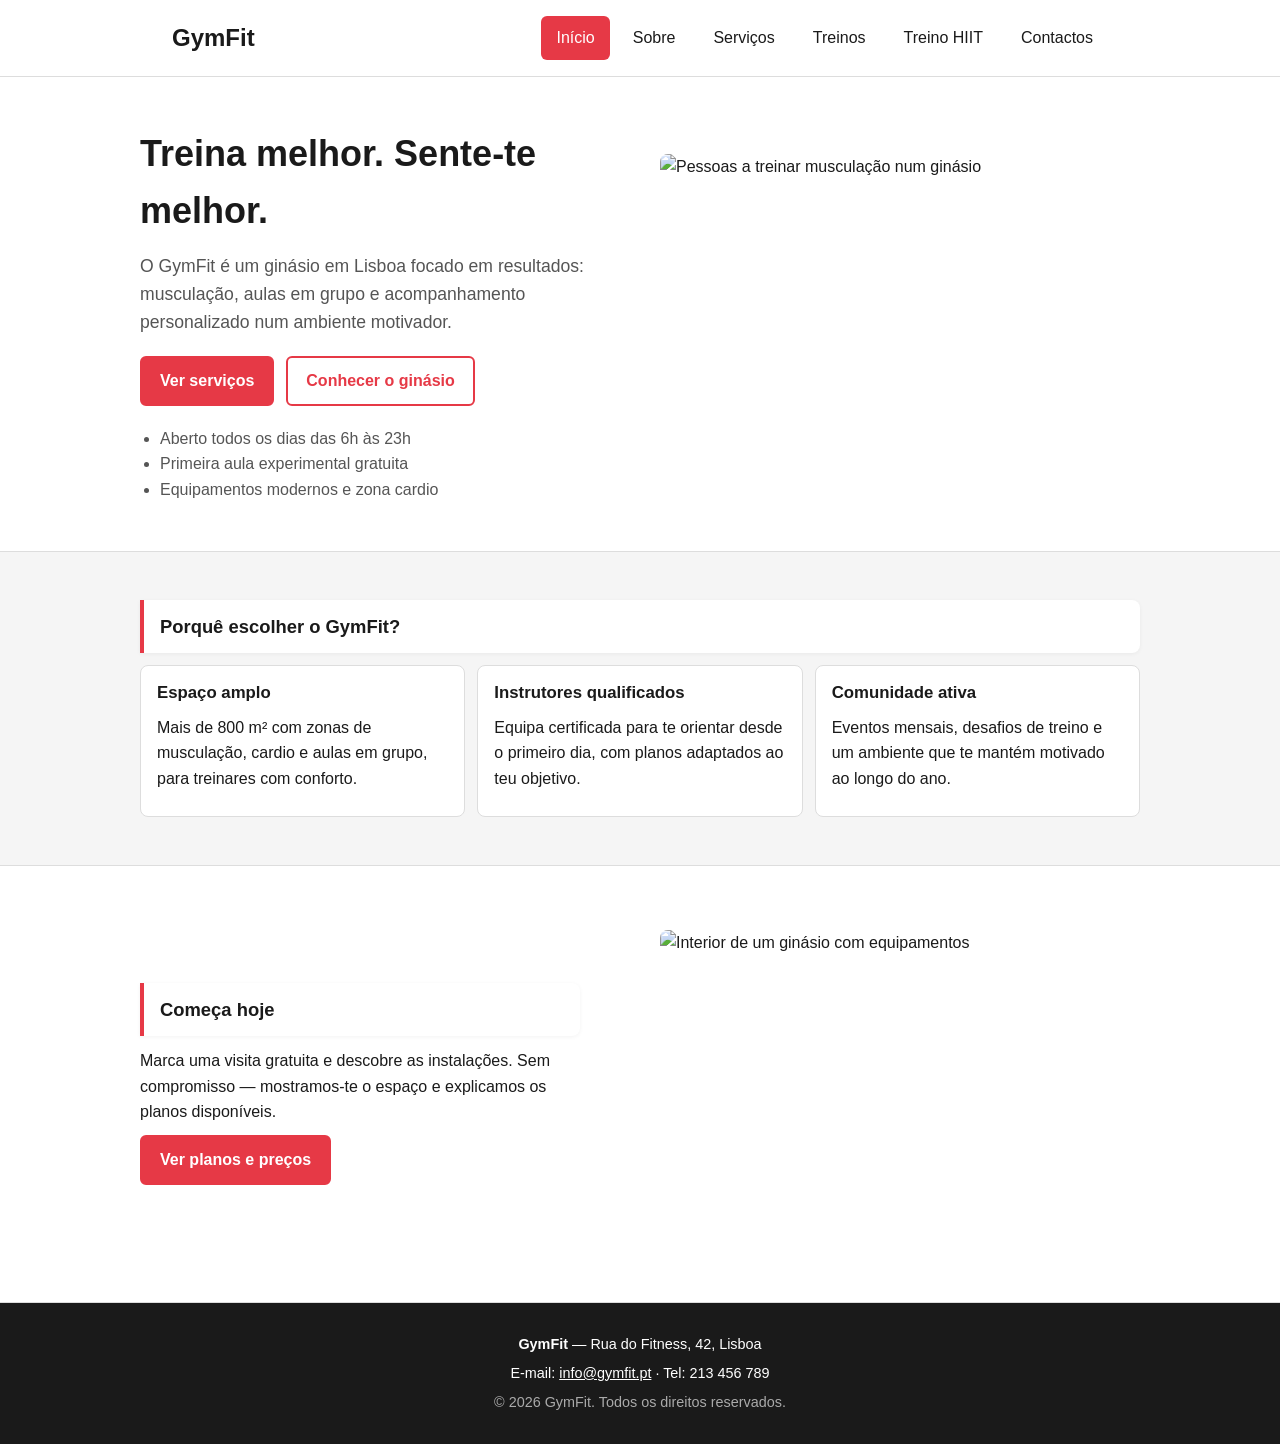
==== commit 236e7f94: "atualização css mais pagina treinos hit" ====
--- a/Projeto/index.html
+++ b/Projeto/index.html
@@ -1,5 +1,5 @@
 <!doctype html>
-<html lang="pt">
+<html lang="pt-PT">
   <head>
     <meta charset="utf-8" />
     <meta name="viewport" content="width=device-width, initial-scale=1" />
@@ -16,6 +16,7 @@
             <li><a href="sobre.html">Sobre</a></li>
             <li><a href="servicos.html">Serviços</a></li>
             <li><a href="treinos.html">Treinos</a></li>
+            <li><a href="treino-hiit.html">Treino HIIT</a></li>
             <li><a href="contactos.html">Contactos</a></li>
           </ul>
         </nav>
@@ -38,7 +39,7 @@
             </div>
             <ul class="hero-points">
               <li>Aberto todos os dias das 6h às 23h</li>
-              <li>Primeira aula experimental grátis</li>
+              <li>Primeira aula experimental gratuita</li>
               <li>Equipamentos modernos e zona cardio</li>
             </ul>
           </div>
@@ -109,7 +110,7 @@
     <footer class="site-footer">
       <div class="container footer-inner">
         <p><strong>GymFit</strong> — Rua do Fitness, 42, Lisboa</p>
-        <p>Email: <a href="mailto:info@gymfit.pt">info@gymfit.pt</a> · Tel: 213 456 789</p>
+        <p>E-mail: <a href="mailto:info@gymfit.pt">info@gymfit.pt</a> · Tel: 213 456 789</p>
         <p class="muted">© 2026 GymFit. Todos os direitos reservados.</p>
       </div>
     </footer>
--- a/Projeto/style.css
+++ b/Projeto/style.css
@@ -1,700 +1,5 @@
-/* ==========================================================================
-   GymFit — estilos globais (base visual da página Contactos)
-   ========================================================================== */
+/* GymFit — ficheiro principal (importa módulos CSS) */
 
-:root {
-  --bg: #f5f5f5;
-  --panel: #ffffff;
-  --text: #1a1a1a;
-  --muted: #555555;
-  --brand: #e63946;
-  --brand-dark: #c1121f;
-  --border: #dddddd;
-}
-
-* {
-  box-sizing: border-box;
-}
-
-body {
-  margin: 0;
-  min-height: 100vh;
-  display: flex;
-  flex-direction: column;
-  font-family: Arial, Helvetica, sans-serif;
-  font-size: 1rem;
-  line-height: 1.6;
-  color: var(--text);
-  background-color: var(--bg);
-}
-
-main {
-  flex: 1;
-}
-
-a {
-  color: var(--brand);
-  transition: color 0.2s ease;
-}
-
-a:hover {
-  color: var(--brand-dark);
-}
-
-a:focus-visible {
-  outline: 2px solid var(--brand);
-  outline-offset: 2px;
-}
-
-img {
-  max-width: 100%;
-  height: auto;
-  display: block;
-  border-radius: 8px;
-}
-
-.container {
-  width: min(1000px, calc(100% - 32px));
-  margin: 0 auto;
-}
-
-/* --- Tipografia (títulos estilo Contactos) --- */
-h1 {
-  margin: 0 0 12px;
-  font-size: clamp(1.75rem, 4vw, 2.25rem);
-  font-weight: 700;
-  color: var(--text);
-  letter-spacing: -0.02em;
-}
-
-h2 {
-  margin: 0 0 12px;
-  padding: 12px 16px;
-  font-size: 1.15rem;
-  font-weight: 700;
-  color: var(--text);
-  background-color: var(--panel);
-  border-left: 4px solid var(--brand);
-  border-radius: 0 8px 8px 0;
-  box-shadow: 0 1px 4px rgba(0, 0, 0, 0.05);
-  transition: box-shadow 0.25s ease, border-color 0.25s ease;
-}
-
-h2:hover {
-  border-left-color: var(--brand-dark);
-  box-shadow: 0 4px 12px rgba(230, 57, 70, 0.15);
-}
-
-h3 {
-  margin: 0 0 8px;
-  font-size: 1.05rem;
-  font-weight: 700;
-  color: var(--text);
-}
-
-p {
-  margin: 0 0 10px;
-  color: var(--text);
-}
-
-.muted {
-  color: var(--muted);
-  font-size: 0.9rem;
-}
-
-/* ==========================================================================
-   Cabeçalho e navegação (Flexbox + Grid — todas as páginas)
-   ========================================================================== */
-
-.site-header,
-header:not(.site-header) {
-  background-color: var(--panel);
-  border-bottom: 1px solid var(--border);
-  box-shadow: 0 2px 8px rgba(0, 0, 0, 0.06);
-}
-
-.site-header .container {
-  width: min(1000px, calc(100% - 32px));
-  margin: 0 auto;
-  padding: 16px clamp(16px, 4vw, 32px);
-}
-
-.header-inner {
-  display: grid;
-  grid-template-columns: 1fr auto;
-  align-items: center;
-  gap: 16px;
-}
-
-header:not(.site-header) {
-  width: 100%;
-  max-width: none;
-  margin: 0;
-  padding: 16px clamp(16px, 4vw, 32px);
-  display: grid;
-  grid-template-columns: 1fr auto;
-  align-items: center;
-  gap: 16px;
-  box-sizing: border-box;
-}
-
-header:not(.site-header) p {
-  margin: 0;
-}
-
-.logo,
-header:not(.site-header) > p a {
-  font-size: 1.5rem;
-  font-weight: 700;
-  color: var(--text);
-  text-decoration: none;
-  transition: color 0.25s ease;
-}
-
-.logo:hover,
-header:not(.site-header) > p a:hover {
-  color: var(--brand);
-}
-
-nav .nav-list,
-header:not(.site-header) nav {
-  display: flex;
-  flex-wrap: wrap;
-  justify-content: flex-end;
-  gap: 8px;
-  list-style: none;
-  margin: 0;
-  padding: 0;
-}
-
-.nav-list a,
-header:not(.site-header) nav a {
-  display: block;
-  padding: 8px 14px;
-  text-decoration: none;
-  color: var(--text);
-  border: 1px solid transparent;
-  border-radius: 6px;
-  transition:
-    background-color 0.25s ease,
-    color 0.25s ease,
-    border-color 0.25s ease,
-    transform 0.2s ease;
-}
-
-.nav-list a:hover,
-header:not(.site-header) nav a:hover {
-  background-color: var(--brand);
-  color: #ffffff;
-  transform: translateY(-1px);
-}
-
-.nav-list a[aria-current="page"],
-header:not(.site-header) nav a:has(strong) {
-  background-color: var(--brand);
-  color: #ffffff;
-  border-color: var(--brand-dark);
-}
-
-header:not(.site-header) nav a strong {
-  color: inherit;
-}
-
-/* ==========================================================================
-   Botões
-   ========================================================================== */
-
-.btn {
-  display: inline-block;
-  padding: 10px 18px;
-  border-radius: 6px;
-  background: var(--brand);
-  color: #ffffff;
-  font-weight: 700;
-  text-decoration: none;
-  border: 2px solid var(--brand);
-  transition:
-    background-color 0.25s ease,
-    border-color 0.25s ease,
-    color 0.25s ease,
-    transform 0.2s ease;
-}
-
-.btn:hover {
-  background: var(--brand-dark);
-  border-color: var(--brand-dark);
-  color: #ffffff;
-  transform: translateY(-1px);
-}
-
-.btn-ghost {
-  background: transparent;
-  color: var(--brand);
-}
-
-.btn-ghost:hover {
-  background: var(--brand);
-  color: #ffffff;
-}
-
-/* ==========================================================================
-   Conteúdo — páginas com .site-header
-   ========================================================================== */
-
-.page-header {
-  background-color: var(--bg);
-  color: var(--text);
-  padding: clamp(24px, 5vw, 48px) 0 16px;
-  text-align: left;
-  border-bottom: none;
-}
-
-.page-header h1 {
-  margin-bottom: 8px;
-}
-
-.page-header p {
-  margin: 0;
-  font-size: 1.1rem;
-  color: var(--muted);
-  max-width: 60ch;
-}
-
-.hero {
-  background-color: var(--panel);
-  padding: clamp(24px, 5vw, 48px) 0;
-  border-bottom: 1px solid var(--border);
-  box-shadow: 0 1px 4px rgba(0, 0, 0, 0.04);
-}
-
-.hero-inner {
-  display: flex;
-  align-items: center;
-  gap: clamp(24px, 4vw, 40px);
-  flex-wrap: wrap;
-}
-
-.hero-text {
-  flex: 1;
-  min-width: 280px;
-}
-
-.hero-text h1 {
-  margin-top: 0;
-}
-
-.hero-text > p {
-  font-size: 1.1rem;
-  color: var(--muted);
-  max-width: 60ch;
-}
-
-.hero-actions {
-  display: flex;
-  gap: 12px;
-  flex-wrap: wrap;
-  margin: 20px 0;
-}
-
-.hero-points {
-  padding-left: 20px;
-  margin: 0;
-  color: var(--muted);
-}
-
-.hero-image {
-  flex: 1;
-  min-width: 280px;
-  margin: 0;
-}
-
-.section {
-  padding: clamp(32px, 5vw, 48px) 0;
-}
-
-.section-alt {
-  background-color: var(--panel);
-  border-top: 1px solid var(--border);
-  border-bottom: 1px solid var(--border);
-}
-
-.section .container > p.muted {
-  padding: 0 4px;
-}
-
-/* Layout Flexbox — duas colunas */
-.split {
-  display: flex;
-  align-items: center;
-  gap: clamp(24px, 4vw, 40px);
-  flex-wrap: wrap;
-}
-
-.split > div,
-.split > figure {
-  flex: 1;
-  min-width: 280px;
-}
-
-/* Cards e listas — CSS Grid (estilo cartões Contactos) */
-.cards,
-.values-list {
-  display: grid;
-  grid-template-columns: repeat(auto-fit, minmax(220px, 1fr));
-  gap: 12px;
-  margin: 12px 0 0;
-  padding: 0;
-  list-style: none;
-}
-
-.card,
-.values-list li {
-  margin: 0;
-  padding: 14px 16px;
-  background-color: var(--panel);
-  border: 1px solid var(--border);
-  border-radius: 8px;
-  transition:
-    border-color 0.25s ease,
-    box-shadow 0.25s ease,
-    transform 0.2s ease;
-}
-
-.section-alt .card {
-  background-color: var(--bg);
-}
-
-.card:hover,
-.values-list li:hover {
-  border-color: var(--brand);
-  box-shadow: 0 6px 16px rgba(0, 0, 0, 0.08);
-  transform: translateY(-2px);
-}
-
-.card img {
-  margin-bottom: 12px;
-  width: 100%;
-  object-fit: cover;
-}
-
-.card h3 {
-  margin-bottom: 8px;
-}
-
-.schedule-list {
-  padding-left: 20px;
-  margin: 0 0 10px;
-  color: var(--text);
-}
-
-/* Tabela de preços */
-.pricing-table {
-  width: 100%;
-  border-collapse: collapse;
-  background-color: var(--panel);
-  border: 1px solid var(--border);
-  border-radius: 8px;
-  overflow: hidden;
-  margin-bottom: 12px;
-  box-shadow: 0 1px 4px rgba(0, 0, 0, 0.05);
-}
-
-.pricing-table th,
-.pricing-table td {
-  padding: 14px 16px;
-  text-align: left;
-  border-bottom: 1px solid var(--border);
-}
-
-.pricing-table th {
-  background-color: var(--text);
-  color: #ffffff;
-}
-
-.pricing-table tr:last-child td {
-  border-bottom: none;
-}
-
-.pricing-table tr {
-  transition: background-color 0.2s ease;
-}
-
-.pricing-table tbody tr:hover {
-  background-color: rgba(230, 57, 70, 0.06);
-}
-
-a[target="_blank"] {
-  font-weight: 600;
-  text-decoration: underline;
-  text-underline-offset: 3px;
-}
-
-/* ==========================================================================
-   Rodapé (todas as páginas)
-   ========================================================================== */
-
-.site-footer,
-footer:not(.site-footer) {
-  margin-top: auto;
-  padding: 24px clamp(16px, 4vw, 32px);
-  background-color: var(--text);
-  color: #ffffff;
-  text-align: center;
-}
-
-.site-footer a {
-  color: #ffffff;
-  text-decoration: underline;
-  text-underline-offset: 3px;
-}
-
-.site-footer a:hover {
-  color: #ffffff;
-  opacity: 0.85;
-}
-
-.footer-inner p {
-  margin: 6px 0;
-  font-size: 0.9rem;
-  color: #ffffff;
-}
-
-.footer-inner .muted {
-  color: #aaaaaa;
-}
-
-footer:not(.site-footer) p {
-  margin: 0;
-  font-size: 0.9rem;
-  color: #aaaaaa;
-}
-
-/* ==========================================================================
-   Página Contactos — conteúdo e grelha específica
-   ========================================================================== */
-
-body:has(header:not(.site-header)) main {
-  width: min(1000px, calc(100% - 32px));
-  margin: 0 auto;
-  padding: clamp(24px, 5vw, 48px) 0;
-}
-
-body:has(header:not(.site-header)) main > p:first-of-type {
-  margin-bottom: 32px;
-  font-size: 1.1rem;
-  color: var(--muted);
-  max-width: 60ch;
-}
-
-body:has(header:not(.site-header)) main p {
-  padding: 0 4px;
-}
-
-body:has(header:not(.site-header)) main ul {
-  display: grid;
-  grid-template-columns: repeat(auto-fit, minmax(220px, 1fr));
-  gap: 12px;
-  margin: 12px 0 28px;
-  padding: 0;
-  list-style: none;
-}
-
-body:has(header:not(.site-header)) main ul li {
-  margin: 0;
-  padding: 14px 16px;
-  background-color: var(--panel);
-  border: 1px solid var(--border);
-  border-radius: 8px;
-  transition:
-    border-color 0.25s ease,
-    box-shadow 0.25s ease,
-    transform 0.2s ease;
-}
-
-body:has(header:not(.site-header)) main ul li:hover {
-  border-color: var(--brand);
-  box-shadow: 0 6px 16px rgba(0, 0, 0, 0.08);
-  transform: translateY(-2px);
-}
-
-body:has(header:not(.site-header)) main ul a {
-  text-decoration: none;
-  font-weight: 600;
-}
-
-/* Grelha Contactos — desktop */
-@media (min-width: 768px) {
-  body:has(header:not(.site-header)) main {
-    display: grid;
-    grid-template-columns: 1fr 1fr;
-    column-gap: clamp(24px, 4vw, 40px);
-    row-gap: 10px;
-    align-items: start;
-  }
-
-  body:has(header:not(.site-header)) main > h1 {
-    grid-column: 1 / -1;
-    grid-row: 1;
-  }
-
-  body:has(header:not(.site-header)) main > p:first-of-type {
-    grid-column: 1 / -1;
-    grid-row: 2;
-    margin-bottom: 24px;
-  }
-
-  body:has(header:not(.site-header)) main > h2:nth-of-type(1) {
-    grid-column: 1;
-    grid-row: 3;
-  }
-
-  body:has(header:not(.site-header)) main > p:nth-of-type(2) {
-    grid-column: 1;
-    grid-row: 4;
-  }
-
-  body:has(header:not(.site-header)) main > p:nth-of-type(3) {
-    grid-column: 1;
-    grid-row: 5;
-  }
-
-  body:has(header:not(.site-header)) main > p:nth-of-type(4) {
-    grid-column: 1;
-    grid-row: 6;
-    margin-bottom: 20px;
-  }
-
-  body:has(header:not(.site-header)) main > h2:nth-of-type(2) {
-    grid-column: 2;
-    grid-row: 3;
-  }
-
-  body:has(header:not(.site-header)) main > p:nth-of-type(5) {
-    grid-column: 2;
-    grid-row: 4;
-  }
-
-  body:has(header:not(.site-header)) main > p:nth-of-type(6) {
-    grid-column: 2;
-    grid-row: 5;
-  }
-
-  body:has(header:not(.site-header)) main > p:nth-of-type(7) {
-    grid-column: 2;
-    grid-row: 6;
-  }
-
-  body:has(header:not(.site-header)) main > p:nth-of-type(8) {
-    grid-column: 2;
-    grid-row: 7;
-    margin-bottom: 20px;
-  }
-
-  body:has(header:not(.site-header)) main > h2:nth-of-type(3) {
-    grid-column: 1;
-    grid-row: 8;
-  }
-
-  body:has(header:not(.site-header)) main > p:nth-of-type(9) {
-    grid-column: 1;
-    grid-row: 9;
-  }
-
-  body:has(header:not(.site-header)) main > ul {
-    grid-column: 1;
-    grid-row: 10;
-    margin-bottom: 20px;
-  }
-
-  body:has(header:not(.site-header)) main > h2:nth-of-type(4) {
-    grid-column: 2;
-    grid-row: 8;
-  }
-
-  body:has(header:not(.site-header)) main > p:nth-of-type(10) {
-    grid-column: 2;
-    grid-row: 9;
-  }
-
-  body:has(header:not(.site-header)) main > p:nth-of-type(11) {
-    grid-column: 2;
-    grid-row: 10;
-    margin-bottom: 20px;
-  }
-
-  body:has(header:not(.site-header)) main > h2:nth-of-type(5) {
-    grid-column: 1 / -1;
-    grid-row: 11;
-    max-width: 52rem;
-    margin: 24px auto 0;
-    padding-top: 24px;
-    border-top: 1px solid var(--border);
-    text-align: center;
-    border-radius: 8px;
-  }
-
-  body:has(header:not(.site-header)) main > p:nth-of-type(12) {
-    grid-column: 1 / -1;
-    grid-row: 12;
-    max-width: 52rem;
-    margin: 0 auto;
-    padding: 0 16px 8px;
-    text-align: center;
-  }
-}
-
-/* ==========================================================================
-   Responsive Design
-   ========================================================================== */
-
-@media (max-width: 767px) {
-  .header-inner,
-  header:not(.site-header) {
-    grid-template-columns: 1fr;
-    text-align: center;
-  }
-
-  nav .nav-list,
-  header:not(.site-header) nav {
-    justify-content: center;
-    width: 100%;
-  }
-
-  .nav-list a,
-  header:not(.site-header) nav a {
-    flex: 1 1 calc(50% - 8px);
-    min-width: 120px;
-    text-align: center;
-    padding: 10px 8px;
-    font-size: 0.95rem;
-  }
-
-  body:has(header:not(.site-header)) main {
-    width: calc(100% - 24px);
-    padding: 24px 0 32px;
-  }
-
-  body:has(header:not(.site-header)) main ul {
-    grid-template-columns: 1fr;
-  }
-
-  .cards,
-  .values-list {
-    grid-template-columns: 1fr;
-  }
-}
-
-@media (max-width: 600px) {
-  .hero-text h1 {
-    font-size: 1.5rem;
-  }
-
-  .pricing-table {
-    font-size: 0.9rem;
-  }
-
-  .pricing-table th,
-  .pricing-table td {
-    padding: 10px 8px;
-  }
-}
+@import url("css/base.css");
+@import url("css/layout.css");
+@import url("css/components.css");
